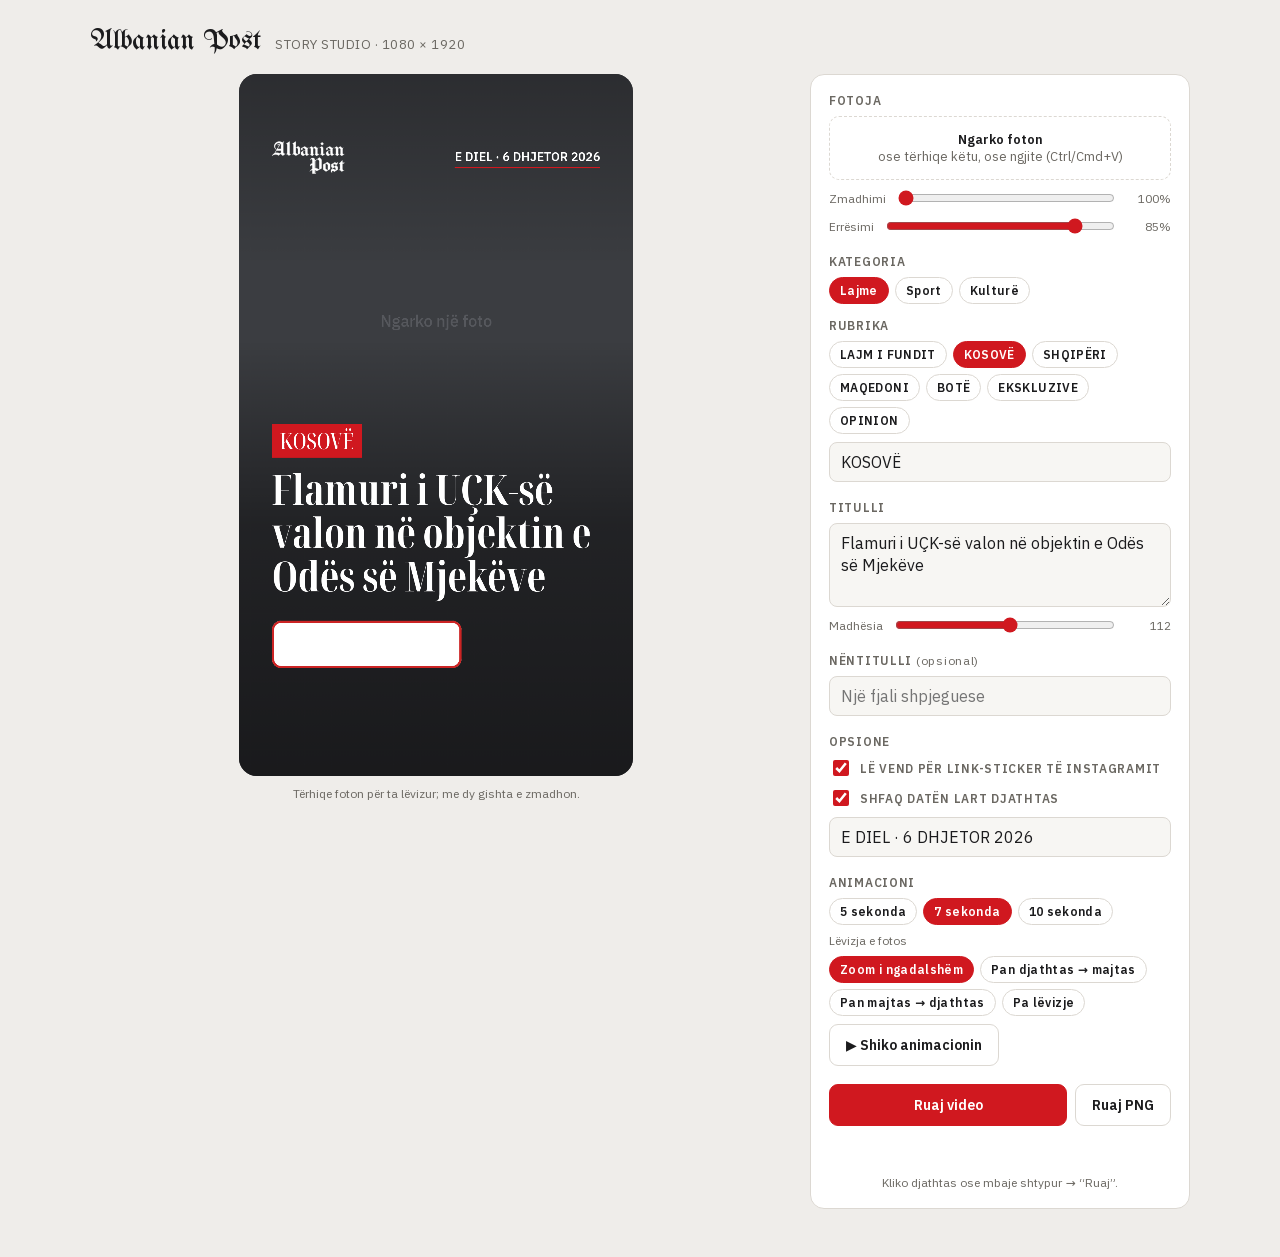
==== index.html @ cf32c31d "Add files via upload" ====
<!doctype html>
<html lang="sq">
<meta charset="utf-8">
<meta name="viewport" content="width=device-width, initial-scale=1, viewport-fit=cover">
<title>Albanian Post Story Studio</title>
<!-- installable as an iPhone / Android home-screen app that works offline -->
<link rel="manifest" href="manifest.webmanifest">
<link rel="apple-touch-icon" href="apple-touch-icon.png">
<meta name="apple-mobile-web-app-title" content="Story Studio">
<meta name="apple-mobile-web-app-capable" content="yes">
<meta name="mobile-web-app-capable" content="yes">
<meta name="theme-color" content="#d0181f">
<style>
/* fonts embedded so the app works offline */
@font-face {
  font-family: 'IBM Plex Sans';
  font-style: normal;
  font-weight: 400 600;
  font-stretch: 100%;
  font-display: swap;
  src: url([data-uri]) format('woff2');
  unicode-range: U+0100-02BA, U+02BD-02C5, U+02C7-02CC, U+02CE-02D7, U+02DD-02FF, U+0304, U+0308, U+0329, U+1D00-1DBF, U+1E00-1E9F, U+1EF2-1EFF, U+2020, U+20A0-20AB, U+20AD-20C4, U+2113, U+2C60-2C7F, U+A720-A7FF;
}
@font-face {
  font-family: 'IBM Plex Sans';
  font-style: normal;
  font-weight: 400 600;
  font-stretch: 100%;
  font-display: swap;
  src: url([data-uri]) format('woff2');
  unicode-range: U+0000-00FF, U+0131, U+0152-0153, U+02BB-02BC, U+02C6, U+02DA, U+02DC, U+0304, U+0308, U+0329, U+2000-206F, U+20AC, U+2122, U+2191, U+2193, U+2212, U+2215, U+FEFF, U+FFFD;
}
@font-face {
  font-family: 'Noto Serif Display';
  font-style: normal;
  font-weight: 500 700;
  font-stretch: 62.5%;
  font-display: swap;
  src: url([data-uri]) format('woff2');
  unicode-range: U+0100-02BA, U+02BD-02C5, U+02C7-02CC, U+02CE-02D7, U+02DD-02FF, U+0304, U+0308, U+0329, U+1D00-1DBF, U+1E00-1E9F, U+1EF2-1EFF, U+2020, U+20A0-20AB, U+20AD-20C4, U+2113, U+2C60-2C7F, U+A720-A7FF;
}
@font-face {
  font-family: 'Noto Serif Display';
  font-style: normal;
  font-weight: 500 700;
  font-stretch: 62.5%;
  font-display: swap;
  src: url([data-uri]) format('woff2');
  unicode-range: U+0000-00FF, U+0131, U+0152-0153, U+02BB-02BC, U+02C6, U+02DA, U+02DC, U+0304, U+0308, U+0329, U+2000-206F, U+20AC, U+2122, U+2191, U+2193, U+2212, U+2215, U+FEFF, U+FFFD;
}
@font-face {
  font-family: 'UnifrakturMaguntia';
  font-style: normal;
  font-weight: 400;
  font-display: swap;
  src: url([data-uri]) format('woff2');
  unicode-range: U+0000-00FF, U+0131, U+0152-0153, U+02BB-02BC, U+02C6, U+02DA, U+02DC, U+0304, U+0308, U+0329, U+2000-206F, U+20AC, U+2122, U+2191, U+2193, U+2212, U+2215, U+FEFF, U+FFFD;
}
</style>
<style>
/* Layout: phone-shaped live preview on the left, one column of controls on the right; stacks on narrow screens */
:root{
  --bg:#efedea;--panel:#ffffff;--fg:#1b1b1d;--muted:#6b6862;--line:#dcd8d2;--field:#f7f6f3;
  --red:#d0181f;--red-ink:#ffffff;
  --ui:"IBM Plex Sans",system-ui,-apple-system,sans-serif;
  --display:"Noto Serif Display",Georgia,serif;
}
@media (prefers-color-scheme:dark){:root:not([data-theme="light"]){
  --bg:#141415;--panel:#1e1e20;--fg:#eeece8;--muted:#a19d96;--line:#343437;--field:#262628;color-scheme:dark}}
:root[data-theme="dark"]{--bg:#141415;--panel:#1e1e20;--fg:#eeece8;--muted:#a19d96;--line:#343437;--field:#262628;color-scheme:dark}
*{box-sizing:border-box}
body{background:var(--bg);color:var(--fg);font-family:var(--ui);font-size:14px;
  padding-left:max(16px,env(safe-area-inset-left,0px));padding-right:max(16px,env(safe-area-inset-right,0px));padding-top:max(20px,env(safe-area-inset-top,0px));padding-bottom:max(40px,env(safe-area-inset-bottom,0px))}
.app{max-width:1100px;margin:0 auto;display:grid;grid-template-columns:minmax(0,1fr) 380px;gap:28px;align-items:start}
@media (max-width:820px){.app{grid-template-columns:minmax(0,1fr)}}
header{max-width:1100px;margin:0 auto 18px;display:flex;align-items:baseline;gap:14px;flex-wrap:wrap}
header .mark{font-family:"UnifrakturMaguntia",serif;font-size:28px;line-height:1}
header .sub{color:var(--muted);font-size:13px;letter-spacing:.04em;text-transform:uppercase}
.stage{display:flex;flex-direction:column;align-items:center;gap:10px;position:sticky;top:calc(env(safe-area-inset-top,0px) + 16px)}
@media (max-width:820px){.stage{position:static}}
.frame{position:relative;height:min(78vh,860px);aspect-ratio:9/16;max-width:100%;border-radius:18px;overflow:hidden;background:#2a2b2e;touch-action:pan-y}
/* the page only stops scrolling under a finger once there is a photo to drag */
.frame.has-photo{touch-action:none}
/* on phones the preview stays short enough to leave room around it for scrolling to the controls */
@media (max-width:820px){.frame{height:auto;width:min(100%,420px,calc(62vh*9/16));width:min(100%,420px,calc(62svh*9/16))}}
.frame canvas{width:100%;height:100%;display:block;cursor:grab}
.frame canvas.drag{cursor:grabbing}
.guides{position:absolute;inset:0;pointer-events:none}
.guides i{position:absolute;left:0;right:0;background:repeating-linear-gradient(135deg,rgba(255,255,255,.10) 0 6px,transparent 6px 12px);border:1px dashed rgba(255,255,255,.35)}
.guides span{position:absolute;left:8px;font-size:11px;color:rgba(255,255,255,.7);font-family:var(--ui)}
.hint{color:var(--muted);font-size:12px;text-align:center}
.panel{background:var(--panel);border:1px solid var(--line);border-radius:14px;padding:18px;display:flex;flex-direction:column;gap:18px}
.group{display:flex;flex-direction:column;gap:8px}
.group>label,.lab{font-size:12px;font-weight:600;letter-spacing:.06em;text-transform:uppercase;color:var(--muted)}
input[type=text],textarea{width:100%;font:inherit;font-size:16px;color:var(--fg);background:var(--field);border:1px solid var(--line);border-radius:8px;padding:9px 11px}
textarea{resize:vertical;min-height:84px;line-height:1.35}
input:focus-visible,textarea:focus-visible,button:focus-visible,.drop:focus-visible{outline:2px solid var(--red);outline-offset:2px}
.chips{display:flex;flex-wrap:wrap;gap:6px}
.chip{font:inherit;font-size:12px;font-weight:600;letter-spacing:.03em;border:1px solid var(--line);background:transparent;color:var(--fg);border-radius:999px;padding:5px 10px;cursor:pointer}
.chip[aria-pressed=true]{background:var(--red);border-color:var(--red);color:var(--red-ink)}
.drop{border:1.5px dashed var(--line);border-radius:10px;padding:14px;text-align:center;color:var(--muted);cursor:pointer;font-size:13px}
.drop b{color:var(--fg);font-weight:600}
.row{display:flex;align-items:center;gap:10px}
.row input[type=range]{flex:1;accent-color:var(--red)}
.row output{min-width:44px;text-align:right;font-variant-numeric:tabular-nums;color:var(--muted);font-size:12px}
.toggle{display:flex;align-items:center;gap:8px;font-size:14px;cursor:pointer}
.toggle input{accent-color:var(--red);width:16px;height:16px}
.btns{display:flex;gap:8px;flex-wrap:wrap}
.btn{font:inherit;font-weight:600;border-radius:9px;padding:11px 16px;cursor:pointer;border:1px solid var(--line);background:transparent;color:var(--fg)}
.btn.primary{background:var(--red);border-color:var(--red);color:var(--red-ink);flex:1}
.small{font-size:12px;color:var(--muted)}
.linkbtn{font:inherit;font-size:12px;background:none;border:0;color:var(--muted);text-decoration:underline;cursor:pointer;padding:0}
.result{display:flex;flex-direction:column;gap:8px;align-items:center}
.result img{width:180px;border-radius:10px;border:1px solid var(--line)}
.status{font-size:13px;min-height:1em}
.inapp{font-size:13px;border:1px solid var(--red);border-radius:9px;padding:10px 12px}
/* finger-sized targets on touch screens */
@media (pointer:coarse){
  .chip{padding:10px 14px;font-size:13px}
  .toggle{min-height:40px}.toggle input{width:22px;height:22px}
  .row input[type=range]{height:32px}
}
@media (prefers-reduced-motion:reduce){*{transition:none!important}}
</style>

<header><span class="mark">Albanian Post</span><span class="sub">Story Studio · 1080 × 1920</span></header>

<!-- shown until the script starts: file previews (Files, AirDrop, WhatsApp, Mail) don't run JavaScript -->
<div class="inapp" id="nojs" style="max-width:1100px;margin:0 auto 18px">
  <b>Kjo faqe nuk po punon këtu.</b> Je duke e parë si pamje paraprake (Files, WhatsApp, Mail…), ku fotot dhe pamja e story-t nuk funksionojnë.
  Në iPhone hape nga një <b>link</b> (adresë interneti) në <b>Safari</b> ose Chrome.
</div>

<div class="app">
  <div class="stage">
    <div class="frame" id="frame">
      <canvas id="cv" width="1080" height="1920" aria-label="Pamja e story-t"></canvas>
    </div>
    <div class="hint">Tërhiqe foton për ta lëvizur; me dy gishta e zmadhon.</div>
  </div>

  <form class="panel" id="form" autocomplete="off">
    <div class="group">
      <span class="lab">Fotoja</span>
      <div class="drop" id="drop" tabindex="0" role="button"><b>Ngarko foton</b><br>ose tërhiqe këtu, ose ngjite (Ctrl/Cmd+V)</div>
      <input type="file" id="file" accept="image/*" hidden>
      <div class="row"><span class="small">Zmadhimi</span><input type="range" id="zoom" min="100" max="300" step="1" value="100"><output id="zoomOut">100%</output></div>
      <div class="row"><span class="small">Errësimi</span><input type="range" id="shade" min="0" max="100" step="1" value="85"><output id="shadeOut">85%</output></div>
    </div>

    <div class="group">
      <span class="lab">Kategoria</span>
      <div class="chips" id="catChips"></div>
      <label for="tag" style="margin-top:6px">Rubrika</label>
      <div class="chips" id="chips"></div>
      <input type="text" id="tag" value="KOSOVË" maxlength="30">
    </div>

    <div class="group">
      <label for="title">Titulli</label>
      <textarea id="title" maxlength="140">Flamuri i UÇK-së valon në objektin e Odës së Mjekëve</textarea>
      <div class="row"><span class="small">Madhësia</span><input type="range" id="size" min="70" max="150" step="1" value="112"><output id="sizeOut">112</output></div>
    </div>

    <div class="group">
      <label for="sub">Nëntitulli <span style="text-transform:none;font-weight:400">(opsional)</span></label>
      <input type="text" id="sub" value="" maxlength="120" placeholder="Një fjali shpjeguese">
    </div>

    <div class="group">
      <span class="lab">Opsione</span>
      <label class="toggle"><input type="checkbox" id="cta" checked> Lë vend për link-sticker të Instagramit</label>
      <label class="toggle"><input type="checkbox" id="dateOn" checked> Shfaq datën lart djathtas</label>
      <input type="text" id="date" maxlength="40" aria-label="Data">
    </div>

    <div class="group">
      <span class="lab">Animacioni</span>
      <div class="chips" id="durChips"></div>
      <span class="small">Lëvizja e fotos</span>
      <div class="chips" id="motionChips"></div>
      <div class="small" id="panHint" hidden>Fotoja është në skaj nga ana ku lëviz. Tërhiqe pak në anën tjetër që pan-i të ketë vend.</div>
      <div class="btns"><button type="button" class="btn" id="play">▶ Shiko animacionin</button></div>
    </div>

    <div class="inapp" id="inapp" hidden>Je brenda Instagramit ose Facebook-ut, ku skedarët nuk ruhen dot. Hape këtë faqe në Safari ose Chrome (menyja ⋯ → “Hap në shfletues”).</div>
    <div class="btns"><button type="button" class="btn primary" id="saveVid">Ruaj video</button><button type="submit" class="btn" id="save">Ruaj PNG</button></div>
    <div class="status" id="status" role="status"></div>
    <div class="result" id="result" hidden>
      <img id="resultImg" alt="Story i gatshëm" hidden>
      <video id="resultVid" controls muted playsinline loop hidden style="width:180px;border-radius:10px;border:1px solid var(--line)"></video>
      <button type="button" class="btn primary" id="shareBtn" hidden>Ruaj në telefon</button>
      <div class="small" id="resultHint" style="text-align:center">Kliko djathtas ose mbaje shtypur → “Ruaj”.</div>
    </div>
  </form>
</div>

<script>
const W=1080,H=1920;
const $=id=>document.getElementById(id);
/* iOS 15 and older have no roundRect on canvas */
if(!CanvasRenderingContext2D.prototype.roundRect)CanvasRenderingContext2D.prototype.roundRect=function(x,y,w,h,r){
  r=Math.min(+r||0,w/2,h/2);this.moveTo(x+r,y);this.arcTo(x+w,y,x+w,y+h,r);this.arcTo(x+w,y+h,x,y+h,r);
  this.arcTo(x,y+h,x,y,r);this.arcTo(x,y,x+w,y,r);this.closePath()};
const PHONE=matchMedia("(pointer:coarse)").matches;
/* Instagram / Facebook / TikTok in-app browsers can't save files */
const INAPP=/Instagram|FBAN|FBAV|FB_IAB|TikTok|musical_ly|Line\//i.test(navigator.userAgent);
const cv=$("cv"),ctx=cv.getContext("2d");
const S={photo:null,logo:null,ox:0,oy:0};
/* each category owns one colour: tag box, CTA underline. ink = text colour on the box */
const CATS={
  lajme:{name:"Lajme",color:"#d0181f",ink:"#ffffff",outline:"#CC2424",subs:["LAJM I FUNDIT","KOSOVË","SHQIPËRI","MAQEDONI","BOTË","EKSKLUZIVE","OPINION"]},
  sport:{name:"Sport",color:"#fadb3c",ink:"#ffffff",subs:["SPORT"]},
  kulture:{name:"Kulturë",color:"#328dd1",ink:"#ffffff",subs:["KULTURË"]}
};
S.cat="lajme";
const cat=()=>CATS[S.cat];

function store(k,v){try{v==null?localStorage.removeItem(k):localStorage.setItem(k,v)}catch(e){}}
function load(k){try{return localStorage.getItem(k)}catch(e){return null}}

const chips=$("chips"),catChips=$("catChips");
function renderSubs(){
  chips.innerHTML="";
  cat().subs.forEach(t=>{const b=document.createElement("button");b.type="button";b.className="chip";b.textContent=t;
    b.onclick=()=>{$("tag").value=t;sync()};chips.appendChild(b)});
}
Object.entries(CATS).forEach(([k,c])=>{const b=document.createElement("button");b.type="button";b.className="chip";b.textContent=c.name;b.dataset.k=k;
  b.onclick=()=>{S.cat=k;renderSubs();$("tag").value=c.subs[0];sync()};catChips.appendChild(b)});

function wrap(text,maxW){
  const out=[];
  text.split(/\n/).forEach(par=>{
    const words=par.trim().split(/\s+/).filter(Boolean);let line="";
    words.forEach(w=>{const t=line?line+" "+w:w;
      if(ctx.measureText(t).width>maxW&&line){out.push(line);line=w}else line=t});
    if(line)out.push(line);
  });
  return out;
}

const DURS=[5,7,10];S.dur=7;
const clamp=v=>Math.max(0,Math.min(1,v));
/* quint ease-out for entrances, sine in-out for the photo zoom */
const ease=v=>1-Math.pow(1-clamp(v),5);
const inout=v=>(1-Math.cos(Math.PI*clamp(v)))/2;
const prog=(t,start,len)=>t===Infinity?1:ease((t-start)/len);

function drawPhoto(t){
  if(!S.photo){
    ctx.fillStyle="#3b3d41";ctx.fillRect(0,0,W,H);
    ctx.fillStyle="#56585d";ctx.font='500 44px "IBM Plex Sans",sans-serif';ctx.textAlign="center";
    ctx.fillText("Ngarko një foto",W/2,H*0.36);ctx.textAlign="left";return;
  }
  const anim=t!==Infinity,m=S.motion,q=anim?inout(t/S.dur):0;
  /* every movement starts exactly at the framing the user set by hand */
  const kb=(anim&&m==="zoom")?0.08*q:0;
  const img=S.photo;
  let base=Math.max(W/img.width,H/img.height)*(+$("zoom").value/100)*(1+kb);
  /* pans need spare width on both sides: scale up just enough that the photo never leaves the frame */
  const PAN=220;
  if(m==="rl"||m==="lr")base=Math.max(base,(W+2*PAN)/img.width);
  const dw=img.width*base,dh=img.height*base;
  const maxX=(dw-W)/2,maxY=(dh-H)/2;
  S.ox=Math.max(-maxX,Math.min(maxX,S.ox));S.oy=Math.max(-maxY,Math.min(maxY,S.oy));
  let x=S.ox;
  if(m==="rl"||m==="lr"){
    const dir=m==="rl"?1:-1;
    const from=S.ox,to=Math.max(-maxX,Math.min(maxX,S.ox-dir*PAN));
    if(!anim)$("panHint").hidden=Math.abs(to-from)>=60;
    x=from+(to-from)*q;
  }
  if(!anim&&m!=="rl"&&m!=="lr")$("panHint").hidden=true;
  ctx.drawImage(img,(W-dw)/2+x,(H-dh)/2+S.oy,dw,dh);
}

const LOGO=new Image();LOGO.onload=()=>{if(!busy)draw()};LOGO.src="[data-uri]";
/* official white logo, scaled up 1.4x in the top-left corner */
const DAYS=["E DIEL","E HËNË","E MARTË","E MËRKURË","E ENJTE","E PREMTE","E SHTUNË"];
const MONTHS=["JANAR","SHKURT","MARS","PRILL","MAJ","QERSHOR","KORRIK","GUSHT","SHTATOR","TETOR","NËNTOR","DHJETOR"];
function today(){const d=new Date();return `${DAYS[d.getDay()]} · ${d.getDate()} ${MONTHS[d.getMonth()]} ${d.getFullYear()}`}

/* date top-right, aligned with the logo: letters type in, then a category-coloured line draws in from the right */
function drawDate(t){
  const txt=$("date").value.trim().toUpperCase();
  if(!$("dateOn").checked||!txt)return;
  ctx.font='600 34px "IBM Plex Sans",sans-serif';ctx.textBaseline="alphabetic";
  const full=ctx.measureText(txt).width,R=W-90,x=R-full,y=238;
  const pw=prog(t,0.35,1.1);
  ctx.fillStyle="#fff";ctx.globalAlpha=1;
  ctx.save();ctx.beginPath();ctx.rect(x-4,y-44,(full+8)*pw,64);ctx.clip();
  ctx.globalAlpha=pw;ctx.fillText(txt,x+(1-pw)*30,y);ctx.restore();ctx.globalAlpha=1;
  const p=prog(t,0.9,1.0);
  ctx.fillStyle=cat().color;ctx.fillRect(R-full*p,y+16,full*p,4);
}

function drawLogo(){
  if(!(LOGO.complete&&LOGO.naturalWidth))return;
  const k=1.4;ctx.imageSmoothingEnabled=true;ctx.imageSmoothingQuality="high";
  ctx.drawImage(LOGO,84,180,LOGO.naturalWidth*k,LOGO.naturalHeight*k);
}

/* t = seconds into the animation; Infinity = finished frame (PNG and editing) */
function draw(t=Infinity){
  ctx.clearRect(0,0,W,H);
  ctx.globalAlpha=1;
  drawPhoto(t);
  const sh=(+$("shade").value/100)*(0.35+0.65*prog(t,0,1.4));
  const g=ctx.createLinearGradient(0,H*0.38,0,H);
  g.addColorStop(0,"rgba(20,20,22,0)");g.addColorStop(0.42,`rgba(20,20,22,${0.75*sh})`);g.addColorStop(1,`rgba(20,20,22,${sh})`);
  ctx.fillStyle=g;ctx.fillRect(0,H*0.38,W,H*0.62);
  const tg=ctx.createLinearGradient(0,0,0,520);
  tg.addColorStop(0,`rgba(20,20,22,${0.45*sh})`);tg.addColorStop(1,"rgba(20,20,22,0)");
  ctx.fillStyle=tg;ctx.fillRect(0,0,W,520);
  ctx.globalAlpha=prog(t,0.1,1.2);
  drawLogo();
  ctx.globalAlpha=1;
  drawDate(t);

  const X=90,maxW=W-180,size=+$("size").value,lh=size*1.06;
  ctx.font=`700 ${size}px "Noto Serif Display",Georgia,serif`;
  const lines=wrap($("title").value,maxW);
  const sub=$("sub").value.trim(),cta=$("cta").checked;
  ctx.font='400 44px "IBM Plex Sans",sans-serif';
  const subLines=sub?wrap(sub,maxW):[];

  /* timeline: tag 0.3s, headline lines from 0.7s, subtitle and CTA after */
  const lineStart=i=>0.75+i*0.12;
  const subStart=lineStart(lines.length)+0.2;

  let y=H-330;
  if(cta){
    /* solid placeholder for the Instagram link sticker, visible from the first frame and in every export */
    const bw=520,bh=130,by=y-95;
    ctx.fillStyle="#ffffff";ctx.beginPath();ctx.roundRect(X,by,bw,bh,26);ctx.fill();
    ctx.strokeStyle=cat().outline||cat().color;ctx.lineWidth=6;ctx.beginPath();ctx.roundRect(X+3,by+3,bw-6,bh-6,23);ctx.stroke();
    y-=175;
  }
  if(subLines.length){
    const p=prog(t,subStart,1.0);
    ctx.font='400 44px "IBM Plex Sans",sans-serif';ctx.fillStyle="rgba(255,255,255,.82)";
    ctx.globalAlpha=p;
    for(let i=subLines.length-1;i>=0;i--){ctx.fillText(subLines[i],X,y+(1-p)*24);y-=60}
    ctx.globalAlpha=1;
    y-=34;
  }
  ctx.font=`700 ${size}px "Noto Serif Display",Georgia,serif`;ctx.fillStyle="#fff";
  for(let i=lines.length-1;i>=0;i--){
    const p=prog(t,lineStart(i),1.1);
    ctx.globalAlpha=p;ctx.fillText(lines[i],X,y+(1-p)*size*0.35);
    y-=lh;
  }
  ctx.globalAlpha=1;
  const tag=$("tag").value.trim().toUpperCase();
  if(tag){
    ctx.font='500 62px "Noto Serif Display",Georgia,serif';
    const tw=ctx.measureText(tag).width,th=92,ty=y+lh-size*0.82-th-36;
    const pb=prog(t,0.25,0.9),pt=prog(t,0.5,0.8);
    ctx.fillStyle=cat().color;ctx.fillRect(X,ty,(tw+44)*pb,th);
    ctx.save();ctx.beginPath();ctx.rect(X,ty,(tw+44)*pb,th);ctx.clip();
    ctx.globalAlpha=pt;ctx.fillStyle=cat().ink;ctx.fillText(tag,X+22,ty+th-24);
    ctx.restore();
  }
}

/* plays the animation on the canvas; resolves when done */
let anim=null;
function play(){
  if(anim)cancelAnimationFrame(anim.raf);
  return new Promise(res=>{
    const t0=performance.now();
    const step=now=>{
      const t=(now-t0)/1000;
      draw(Math.min(t,S.dur));
      if(t<S.dur)anim.raf=requestAnimationFrame(step);else{anim=null;res()}
    };
    anim={raf:requestAnimationFrame(step)};
  });
}

function pickType(){
  const types=["video/mp4;codecs=avc1.42E01F","video/mp4;codecs=avc1","video/mp4","video/webm;codecs=vp9","video/webm"];
  return types.find(m=>window.MediaRecorder&&MediaRecorder.isTypeSupported(m));
}

async function recordVideo(){
  S.exporting=true;
  try{return await recordVideoInner()}finally{S.exporting=false}
}
async function recordVideoInner(){
  const type=pickType();
  if(!type||!cv.captureStream)throw new Error("unsupported");
  /* phones record live from the screen: 30 fps keeps up, the screen stays awake, and leaving the page aborts */
  const stream=cv.captureStream(PHONE?30:60);
  const rec=new MediaRecorder(stream,{mimeType:type,videoBitsPerSecond:10_000_000});
  const chunks=[];rec.ondataavailable=e=>{if(e.data.size)chunks.push(e.data)};
  const done=new Promise(r=>rec.onstop=r);
  let lock=null,left=false;
  try{lock=await navigator.wakeLock?.request("screen")}catch(e){}
  const onVis=()=>{if(document.hidden)left=true};
  document.addEventListener("visibilitychange",onVis);
  try{
    draw(0);
    rec.start(250);
    await play();
    await new Promise(r=>setTimeout(r,300));
    rec.stop();await done;
  }finally{
    stream.getTracks().forEach(tr=>tr.stop());
    document.removeEventListener("visibilitychange",onVis);
    lock?.release().catch(()=>{});
  }
  if(left)throw new Error("left");
  return {blob:new Blob(chunks,{type:type.split(";")[0]}),ext:type.startsWith("video/mp4")?"mp4":"webm"};
}

function sync(){
  $("zoomOut").textContent=$("zoom").value+"%";
  $("shadeOut").textContent=$("shade").value+"%";
  $("sizeOut").textContent=$("size").value;
  const cur=$("tag").value.trim().toUpperCase();
  [...chips.children].forEach(c=>c.setAttribute("aria-pressed",c.textContent===cur));
  document.documentElement.style.setProperty("--red",cat().color);
  document.documentElement.style.setProperty("--red-ink",cat().ink);
  [...catChips.children].forEach(c=>{const on=c.dataset.k===S.cat,col=CATS[c.dataset.k];c.setAttribute("aria-pressed",on);
    c.style.background=on?col.color:"";c.style.borderColor=on?col.color:"";c.style.color=on?col.ink:""});
  [...$("durChips").children].forEach(c=>c.setAttribute("aria-pressed",+c.dataset.d===S.dur));
  [...$("motionChips").children].forEach(c=>c.setAttribute("aria-pressed",c.dataset.m===S.motion));
  if(!busy)draw();
  store("aps-draft",JSON.stringify({cat:S.cat,tag:$("tag").value,title:$("title").value,sub:$("sub").value,size:$("size").value,shade:$("shade").value,cta:$("cta").checked}));
}

function readImage(file,cb){
  if(!file||!file.type.startsWith("image/"))return;
  const r=new FileReader();r.onload=()=>{const i=new Image();i.onload=()=>cb(i,r.result);i.src=r.result};r.readAsDataURL(file);
}
function setPhoto(file){readImage(file,i=>{S.photo=i;S.ox=0;S.oy=0;$("zoom").value=100;$("result").hidden=true;$("frame").classList.add("has-photo");sync()})}

$("drop").onclick=()=>$("file").click();
$("drop").onkeydown=e=>{if(e.key==="Enter"||e.key===" "){e.preventDefault();$("file").click()}};
$("file").onchange=e=>setPhoto(e.target.files[0]);
["dragover","drop"].forEach(ev=>document.addEventListener(ev,e=>{e.preventDefault();if(ev==="drop")setPhoto(e.dataTransfer.files[0])}));
document.addEventListener("paste",e=>{const f=[...(e.clipboardData?.files||[])][0];if(f)setPhoto(f)});


/* one finger (or the mouse) drags the photo, two fingers pinch the zoom slider */
let drag=null,pinch=null;const pts=new Map();
const gap=()=>{const [a,b]=[...pts.values()];return Math.hypot(a.x-b.x,a.y-b.y)||1};
cv.addEventListener("pointerdown",e=>{
  if(!S.photo||busy)return;
  cv.setPointerCapture(e.pointerId);pts.set(e.pointerId,{x:e.clientX,y:e.clientY});
  if(pts.size===2){drag=null;pinch={d:gap(),z:+$("zoom").value}}
  else if(pts.size===1){drag={x:e.clientX,y:e.clientY,ox:S.ox,oy:S.oy};cv.classList.add("drag")}
});
cv.addEventListener("pointermove",e=>{
  if(!pts.has(e.pointerId))return;
  pts.set(e.pointerId,{x:e.clientX,y:e.clientY});
  if(pinch&&pts.size>=2){$("zoom").value=Math.round(Math.max(100,Math.min(300,pinch.z*gap()/pinch.d)));sync();return}
  if(!drag)return;
  const k=W/cv.getBoundingClientRect().width;S.ox=drag.ox+(e.clientX-drag.x)*k;S.oy=drag.oy+(e.clientY-drag.y)*k;draw();
});
/* pointercancel too: iOS cancels touches on system gestures, which used to leave the photo stuck to the finger */
const endPtr=e=>{pts.delete(e.pointerId);if(pts.size<2)pinch=null;if(!pts.size){drag=null;cv.classList.remove("drag")}};
cv.addEventListener("pointerup",endPtr);cv.addEventListener("pointercancel",endPtr);

$("form").addEventListener("input",sync);
$("form").addEventListener("change",sync);

const MOTIONS=[["zoom","Zoom i ngadalshëm"],["rl","Pan djathtas → majtas"],["lr","Pan majtas → djathtas"],["none","Pa lëvizje"]];
S.motion="zoom";
MOTIONS.forEach(([k,label])=>{const b=document.createElement("button");b.type="button";b.className="chip";b.textContent=label;b.dataset.m=k;
  b.onclick=()=>{S.motion=k;sync()};$("motionChips").appendChild(b)});
const durChips=$("durChips");
DURS.forEach(d=>{const b=document.createElement("button");b.type="button";b.className="chip";b.textContent=d+" sekonda";
  b.onclick=()=>{S.dur=d;sync()};b.dataset.d=d;durChips.appendChild(b)});

let busy=false;
$("play").onclick=async()=>{if(busy)return;busy=true;await play();busy=false;draw()};

$("saveVid").onclick=async()=>{
  if(busy)return;busy=true;
  const st=$("status");st.textContent=`Duke regjistruar videon (${S.dur} s)… mos e mbyll faqen.`;
  try{const {blob,ext}=await recordVideo();busy=false;draw();await saveFile(blob,ext)}
  catch(err){busy=false;draw();st.textContent=err?.message==="left"
    ?"Regjistrimi u ndërpre sepse u largove nga faqja. Provo sërish dhe mbaje ekranin hapur."
    :"Ky shfletues nuk mund të regjistrojë video. Provo Chrome ose Safari të përditësuar."}
};

$("form").addEventListener("submit",async e=>{
  e.preventDefault();
  if(busy)return;
  $("status").textContent="Duke përgatitur…";
  S.exporting=true;draw();
  const blob=await new Promise(r=>cv.toBlob(r,"image/png"));
  S.exporting=false;draw();
  await saveFile(blob,"png");
});

/* on phones the share sheet is the way into Photos ("Save Image" / "Save Video"); a plain download lands in Files */
function canShareFile(file){try{return !!(navigator.canShare&&navigator.canShare({files:[file]}))}catch(e){return false}}
async function shareFile(file){
  const st=$("status");
  try{await navigator.share({files:[file]});st.textContent="U ruajt: "+file.name;return true}
  catch(err){if(err?.name==="AbortError"){st.textContent="Ruajtja u anulua.";return true}return false}
}

async function saveFile(blob,ext){
  const st=$("status");$("result").hidden=true;
  const slug=($("title").value.toLowerCase().normalize("NFD").replace(/[\u0300-\u036f]/g,"").replace(/[^a-z0-9]+/g,"-").replace(/^-|-$/g,"").slice(0,40))||"story";
  const name=`albanianpost-${slug}.${ext}`;
  const file=new File([blob],name,{type:blob.type});
  const share=PHONE&&canShareFile(file);
  const showFallback=()=>{
    const url=URL.createObjectURL(blob),isImg=ext==="png";
    $("resultImg").hidden=!isImg;$("resultVid").hidden=isImg;
    if(isImg)$("resultImg").src=url;else{$("resultVid").src=url;$("resultVid").play().catch(()=>{})}
    $("shareBtn").hidden=!share;$("shareBtn").onclick=()=>shareFile(file);
    $("resultHint").hidden=share&&!isImg;
    $("resultHint").textContent=PHONE?"Ose mbaje shtypur foton → “Ruaj”.":"Kliko djathtas ose mbaje shtypur → “Ruaj”.";
    $("result").hidden=false;
  };
  const downloads=window.claude?.use?await window.claude.use("downloads"):undefined;
  if(downloads){
    try{await downloads.save({filename:name,data:blob});st.textContent="U ruajt: "+name}
    catch(err){if(err?.code==="declined")st.textContent="Ruajtja u anulua.";else{st.textContent="Ruaje më poshtë.";showFallback()}}
  }else if(share){
    /* the share sheet needs a fresh tap; after a 5–10 s recording that tap has expired, so offer a button */
    if(await shareFile(file))return;
    st.textContent="Shtyp “Ruaj në telefon” më poshtë.";showFallback();
  }else if(downloads===undefined){
    const a=document.createElement("a");a.href=URL.createObjectURL(blob);a.download=name;a.click();st.textContent="U ruajt: "+name;
  }else{st.textContent="Ruaje më poshtë.";showFallback()}
  if(ext==="webm")st.textContent+=" Ky shfletues e ruan si WebM; për MP4 përdor Chrome të ri ose Safari.";
}

(function init(){
  try{const d=JSON.parse(load("aps-draft")||"null");if(d){if(CATS[d.cat])S.cat=d.cat;$("tag").value=d.tag??"KOSOVË";$("title").value=d.title??"";$("sub").value=d.sub??"";$("size").value=d.size??112;$("shade").value=d.shade??85;$("cta").checked=d.cta!==false}}catch(e){}
  store("aps-logo",null);$("date").value=today();renderSubs();sync();
  $("inapp").hidden=!INAPP;
  Promise.all([
    document.fonts.load('700 100px "Noto Serif Display"',"ËÇë"),
    document.fonts.load('500 60px "Noto Serif Display"',"KOSOVË"),
    document.fonts.load('600 36px "IBM Plex Sans"',"LEXO MË")
  ]).catch(()=>{}).then(()=>{if(!busy)draw()});
  document.fonts.ready.then(()=>{if(!busy)draw()});
  $("nojs").remove();
  /* offline copy of the app (needs https; localhost for testing) */
  if("serviceWorker" in navigator&&(location.protocol==="https:"||location.hostname==="localhost"))
    navigator.serviceWorker.register("sw.js").catch(()=>{});
})();
</script>
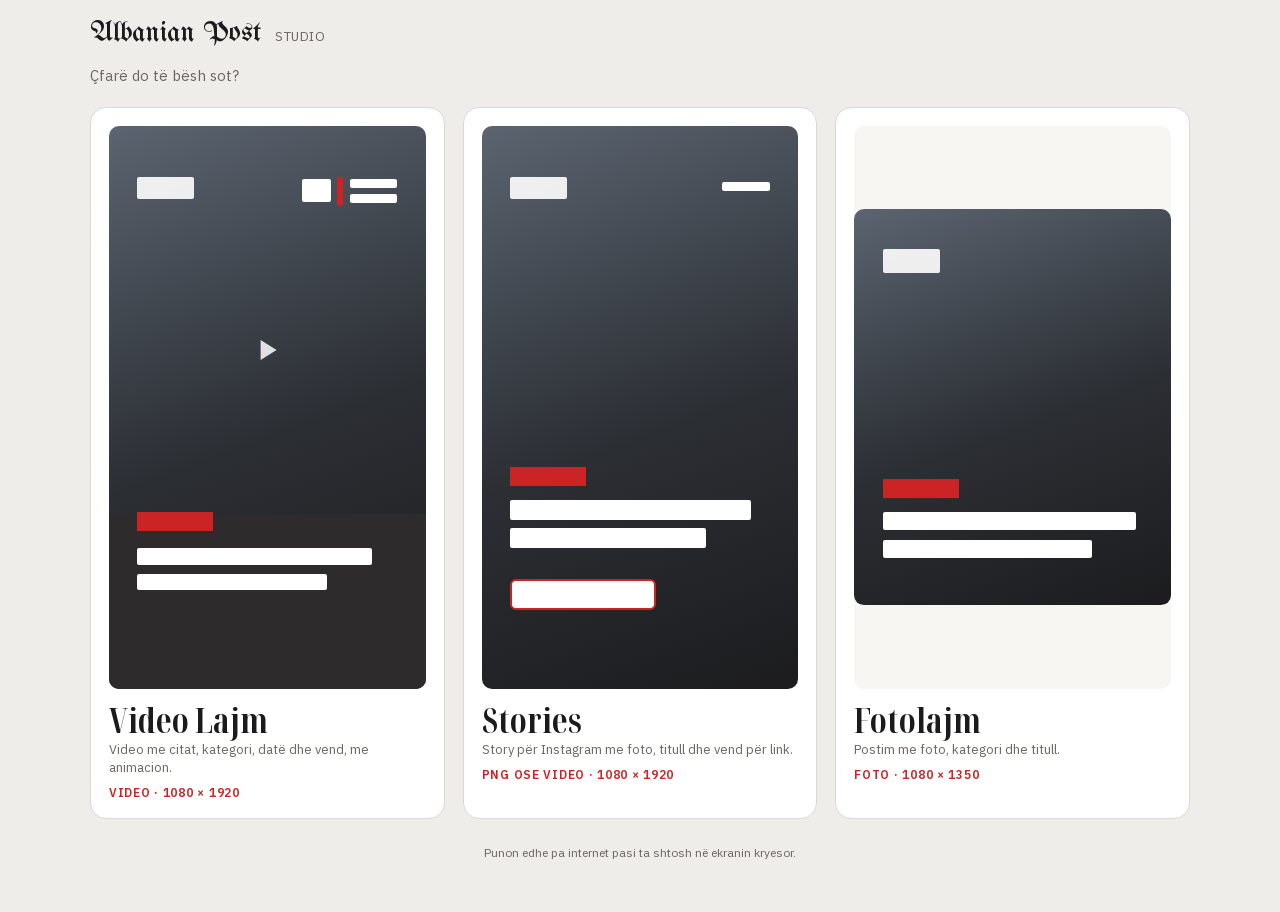
==== commit adebdda1: "Add files via upload" ====
--- a/index.html
+++ b/index.html
@@ -2,550 +2,89 @@
 <html lang="sq">
 <meta charset="utf-8">
 <meta name="viewport" content="width=device-width, initial-scale=1, viewport-fit=cover">
-<title>Albanian Post Story Studio</title>
-<!-- installable as an iPhone / Android home-screen app that works offline -->
+<title>Albanian Post Studio</title>
 <link rel="manifest" href="manifest.webmanifest">
 <link rel="apple-touch-icon" href="apple-touch-icon.png">
-<meta name="apple-mobile-web-app-title" content="Story Studio">
+<meta name="apple-mobile-web-app-title" content="AP Studio">
 <meta name="apple-mobile-web-app-capable" content="yes">
 <meta name="mobile-web-app-capable" content="yes">
-<meta name="theme-color" content="#d0181f">
+<meta name="theme-color" content="#cc2424">
+<link rel="stylesheet" href="fonts.css">
+<link rel="stylesheet" href="common.css">
 <style>
-/* fonts embedded so the app works offline */
-@font-face {
-  font-family: 'IBM Plex Sans';
-  font-style: normal;
-  font-weight: 400 600;
-  font-stretch: 100%;
-  font-display: swap;
-  src: url([data-uri]) format('woff2');
-  unicode-range: U+0100-02BA, U+02BD-02C5, U+02C7-02CC, U+02CE-02D7, U+02DD-02FF, U+0304, U+0308, U+0329, U+1D00-1DBF, U+1E00-1E9F, U+1EF2-1EFF, U+2020, U+20A0-20AB, U+20AD-20C4, U+2113, U+2C60-2C7F, U+A720-A7FF;
-}
-@font-face {
-  font-family: 'IBM Plex Sans';
-  font-style: normal;
-  font-weight: 400 600;
-  font-stretch: 100%;
-  font-display: swap;
-  src: url([data-uri]) format('woff2');
-  unicode-range: U+0000-00FF, U+0131, U+0152-0153, U+02BB-02BC, U+02C6, U+02DA, U+02DC, U+0304, U+0308, U+0329, U+2000-206F, U+20AC, U+2122, U+2191, U+2193, U+2212, U+2215, U+FEFF, U+FFFD;
-}
-@font-face {
-  font-family: 'Noto Serif Display';
-  font-style: normal;
-  font-weight: 500 700;
-  font-stretch: 62.5%;
-  font-display: swap;
-  src: url([data-uri]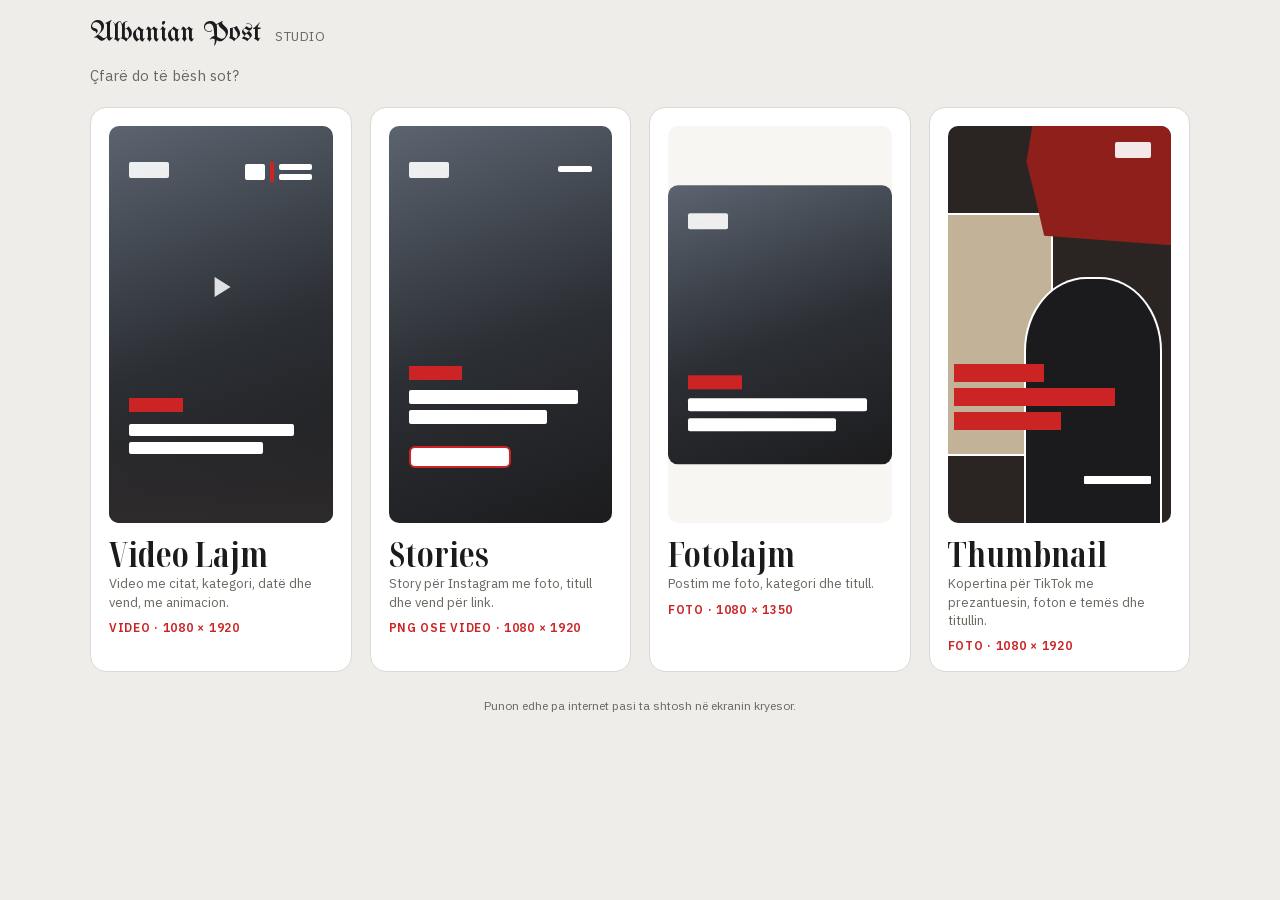
==== commit 2f3435be: "Add files via upload" ====
--- a/index.html
+++ b/index.html
@@ -15,7 +15,7 @@
 /* front page: one card per format, each with a small drawing of what it makes */
 main{max-width:1100px;margin:0 auto}
 .intro{color:var(--muted);font-size:15px;margin:0 0 22px}
-.cards{display:grid;grid-template-columns:repeat(3,minmax(0,1fr));gap:18px}
+.cards{display:grid;grid-template-columns:repeat(4,minmax(0,1fr));gap:18px}
 @media (max-width:820px){.cards{grid-template-columns:minmax(0,1fr);gap:12px}}
 .card{display:flex;flex-direction:column;gap:14px;background:var(--panel);border:1px solid var(--line);border-radius:16px;padding:18px;
   color:var(--fg);text-decoration:none;transition:border-color .15s,transform .15s}
@@ -33,13 +33,13 @@
 @media (max-width:820px){.mock{width:74px}}
 .mock.v{aspect-ratio:9/16}.mock.f{aspect-ratio:4/5}
 .mock.f .in{position:absolute;inset:0}
-/* on wide screens the 4:5 drawing sits centred in a 9:16 slot so all three cards line up */
+/* on wide screens the 4:5 drawing sits centred in a 9:16 slot so all the cards line up */
 @media (min-width:821px){.mock.f{aspect-ratio:9/16;background:var(--field)}.mock.f .in{inset:auto 0;top:50%;transform:translateY(-50%);aspect-ratio:4/5;border-radius:10px;background:linear-gradient(160deg,#5b6470,#2b2e33 55%,#1c1c1e)}}
 .mock i{position:absolute;display:block}
 .mock .logo{left:9%;top:9%;width:18%;height:4%;background:#fff;border-radius:2px;opacity:.9}
 .mock .tag{left:9%;width:24%;height:3.5%;background:var(--red)}
 .mock .ln{left:9%;height:3%;background:#fff;border-radius:2px}
-.mock .pnl{left:0;right:0;bottom:0;height:31%;background:#2e2b2c}
+.mock .pnl{left:0;right:0;bottom:0;height:31%;background:linear-gradient(rgba(46,43,44,0),rgba(46,43,44,.97))}
 .mock .bar{right:26%;top:9%;width:2%;height:5%;background:var(--red)}
 .mock .num{right:30%;top:9.5%;width:9%;height:4%;background:#fff;border-radius:2px}
 .mock .dt{right:9%;top:9.5%;width:15%;height:1.6%;background:#fff;border-radius:2px}
@@ -47,6 +47,12 @@
 .mock .stk{left:9%;width:46%;height:5.5%;bottom:14%;background:#fff;border-radius:6px;border:2px solid var(--red)}
 .mock .play{left:50%;top:38%;width:0;height:0;border-left:16px solid rgba(255,255,255,.85);border-top:10px solid transparent;border-bottom:10px solid transparent;transform:translateX(-40%)}
 @media (max-width:820px){.mock .play{border-left-width:9px;border-top-width:6px;border-bottom-width:6px}}
+.mock.t{background:#2a2523}
+.mock .tear{right:0;top:0;width:66%;height:30%;background:#8e1f1a;clip-path:polygon(6% 0,100% 0,100% 100%,14% 92%,8% 60%,2% 30%)}
+.mock .paper{left:0;top:22%;width:47%;height:61%;background:#c2b298;border:2px solid #fff;border-left:0}
+.mock .who{right:4%;bottom:0;width:62%;height:62%;background:#1b1b1d;border:2px solid #fff;border-bottom:0;border-radius:45% 45% 0 0/30% 30% 0 0}
+.mock .box{left:3%;height:4.4%;background:var(--red)}
+.mock .nm{right:9%;bottom:10%;width:30%;height:2%;background:#fff;border-radius:1px}
 .foot{margin-top:26px;color:var(--muted);font-size:12px;text-align:center}
 </style>
 
@@ -78,6 +84,12 @@
       <div><h2>Fotolajm</h2><p>Postim me foto, kategori dhe titull.</p><div class="fmt">Foto · 1080 × 1350</div></div>
       <span class="go" aria-hidden="true">›</span>
     </a>
+    <a class="card" href="thumbnail.html">
+      <div class="mock v t" aria-hidden="true"><i class="paper"></i><i class="tear"></i><i class="logo" style="left:auto;right:9%;width:16%;top:4%"></i><i class="who"></i>
+        <i class="box" style="top:60%;width:40%"></i><i class="box" style="top:66%;width:72%"></i><i class="box" style="top:72%;width:48%"></i><i class="nm"></i></div>
+      <div><h2>Thumbnail</h2><p>Kopertina për TikTok me prezantuesin, foton e temës dhe titullin.</p><div class="fmt">Foto · 1080 × 1920</div></div>
+      <span class="go" aria-hidden="true">›</span>
+    </a>
   </div>
   <p class="foot">Punon edhe pa internet pasi ta shtosh në ekranin kryesor.</p>
 </main>
--- a/fonts.css
+++ b/fonts.css
@@ -43,3 +43,12 @@
   src: url([data-uri]) format('woff2');
   unicode-range: U+0000-00FF, U+0131, U+0152-0153, U+02BB-02BC, U+02C6, U+02DA, U+02DC, U+0304, U+0308, U+0329, U+2000-206F, U+20AC, U+2122, U+2191, U+2193, U+2212, U+2215, U+FEFF, U+FFFD;
 }
+
+/* Inter Black (SIL Open Font License) — free stand-in for Helvetica Black on the thumbnails */
+@font-face {
+  font-family: 'Inter Black';
+  font-style: normal;
+  font-weight: 900;
+  font-display: swap;
+  src: url([data-uri]) format('woff2');
+}
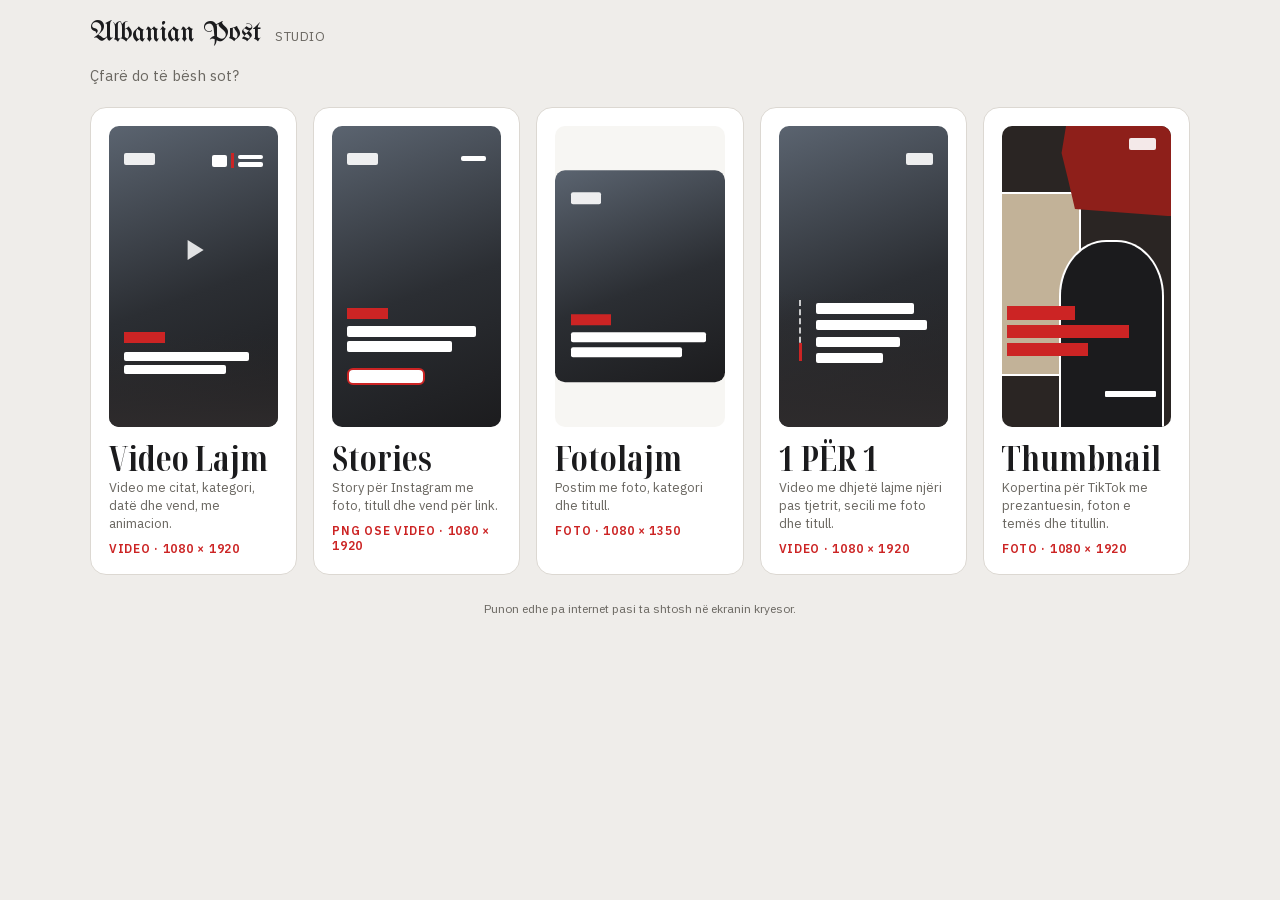
==== commit b875f913: "Add 1 PËR 1 to the menu (with the outro blur fix)" ====
--- a/index.html
+++ b/index.html
@@ -15,7 +15,7 @@
 /* front page: one card per format, each with a small drawing of what it makes */
 main{max-width:1100px;margin:0 auto}
 .intro{color:var(--muted);font-size:15px;margin:0 0 22px}
-.cards{display:grid;grid-template-columns:repeat(4,minmax(0,1fr));gap:18px}
+.cards{display:grid;grid-template-columns:repeat(5,minmax(0,1fr));gap:16px}
 @media (max-width:820px){.cards{grid-template-columns:minmax(0,1fr);gap:12px}}
 .card{display:flex;flex-direction:column;gap:14px;background:var(--panel);border:1px solid var(--line);border-radius:16px;padding:18px;
   color:var(--fg);text-decoration:none;transition:border-color .15s,transform .15s}
@@ -53,6 +53,10 @@
 .mock .who{right:4%;bottom:0;width:62%;height:62%;background:#1b1b1d;border:2px solid #fff;border-bottom:0;border-radius:45% 45% 0 0/30% 30% 0 0}
 .mock .box{left:3%;height:4.4%;background:var(--red)}
 .mock .nm{right:9%;bottom:10%;width:30%;height:2%;background:#fff;border-radius:1px}
+/* 1 për 1: headline beside a thin dashed rule with a red notch */
+.mock .side{left:12%;top:58%;height:20%;width:0;border-left:2px dashed rgba(255,255,255,.75)}
+.mock .side.r{top:72%;height:6%;border-left:3px solid var(--red)}
+.mock .ln.w{left:22%;height:3.4%}
 .foot{margin-top:26px;color:var(--muted);font-size:12px;text-align:center}
 </style>
 
@@ -84,6 +88,12 @@
       <div><h2>Fotolajm</h2><p>Postim me foto, kategori dhe titull.</p><div class="fmt">Foto · 1080 × 1350</div></div>
       <span class="go" aria-hidden="true">›</span>
     </a>
+    <a class="card" href="njeperje.html">
+      <div class="mock v" aria-hidden="true"><i class="logo" style="left:auto;right:9%;width:16%"></i><i class="pnl" style="height:45%"></i>
+        <i class="side"></i><i class="side r"></i><i class="ln w" style="top:59%;width:58%"></i><i class="ln w" style="top:64.5%;width:66%"></i><i class="ln w" style="top:70%;width:50%"></i><i class="ln w" style="top:75.5%;width:40%"></i></div>
+      <div><h2>1 PËR 1</h2><p>Video me dhjetë lajme njëri pas tjetrit, secili me foto dhe titull.</p><div class="fmt">Video · 1080 × 1920</div></div>
+      <span class="go" aria-hidden="true">›</span>
+    </a>
     <a class="card" href="thumbnail.html">
       <div class="mock v t" aria-hidden="true"><i class="paper"></i><i class="tear"></i><i class="logo" style="left:auto;right:9%;width:16%;top:4%"></i><i class="who"></i>
         <i class="box" style="top:60%;width:40%"></i><i class="box" style="top:66%;width:72%"></i><i class="box" style="top:72%;width:48%"></i><i class="nm"></i></div>
--- a/fonts.css
+++ b/fonts.css
@@ -20,7 +20,7 @@
 @font-face {
   font-family: 'Noto Serif Display';
   font-style: normal;
-  font-weight: 500 700;
+  font-weight: 500 900;
   font-stretch: 62.5%;
   font-display: swap;
   src: url([data-uri]) format('woff2');
@@ -29,7 +29,7 @@
 @font-face {
   font-family: 'Noto Serif Display';
   font-style: normal;
-  font-weight: 500 700;
+  font-weight: 500 900;
   font-stretch: 62.5%;
   font-display: swap;
   src: url([data-uri]) format('woff2');
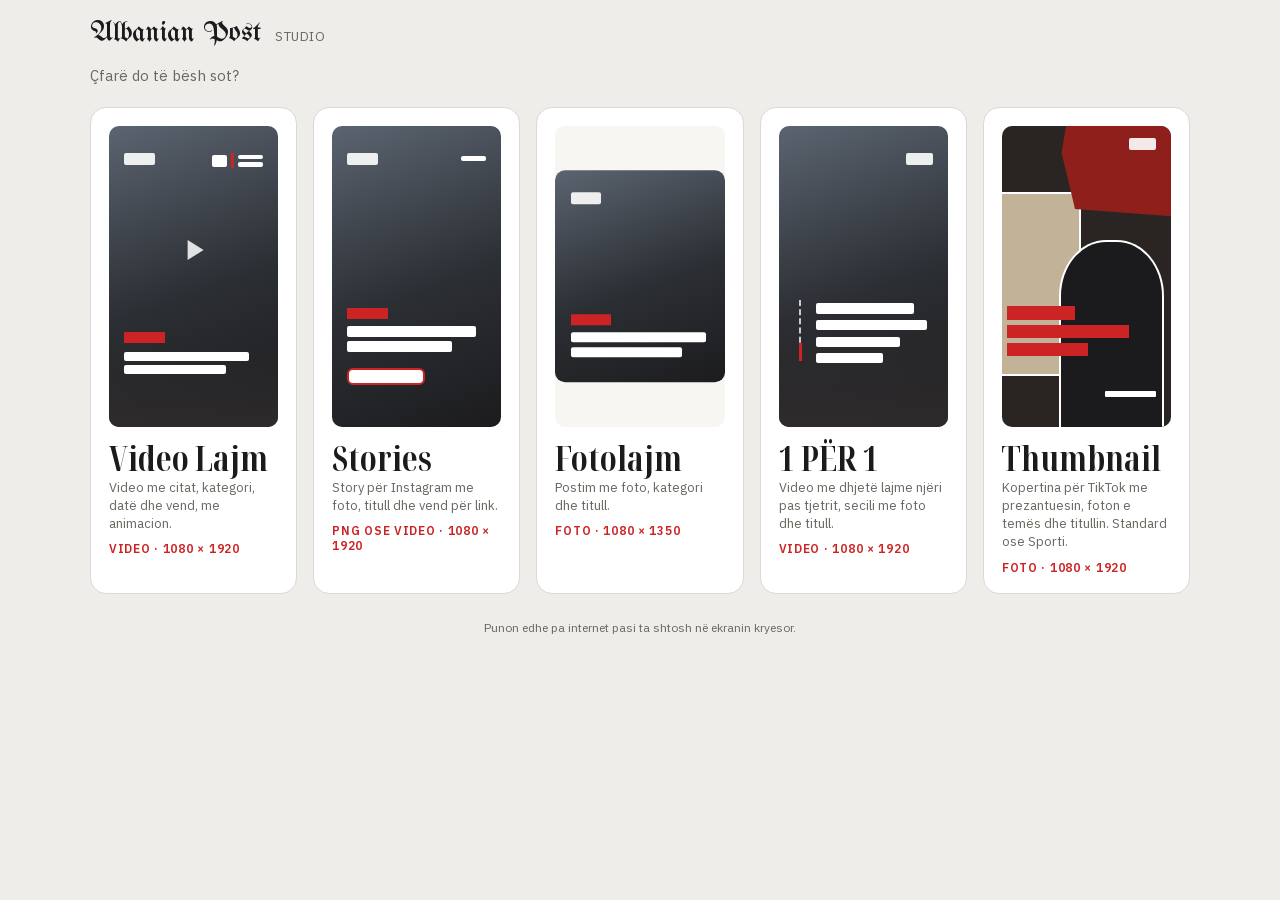
==== commit 02bc8cd3: "Thumbnail: add Sporti category (yellow newspaper look, Nuza) Sporti draws the topic photo as a photo" ====
--- a/index.html
+++ b/index.html
@@ -97,7 +97,7 @@
     <a class="card" href="thumbnail.html">
       <div class="mock v t" aria-hidden="true"><i class="paper"></i><i class="tear"></i><i class="logo" style="left:auto;right:9%;width:16%;top:4%"></i><i class="who"></i>
         <i class="box" style="top:60%;width:40%"></i><i class="box" style="top:66%;width:72%"></i><i class="box" style="top:72%;width:48%"></i><i class="nm"></i></div>
-      <div><h2>Thumbnail</h2><p>Kopertina për TikTok me prezantuesin, foton e temës dhe titullin.</p><div class="fmt">Foto · 1080 × 1920</div></div>
+      <div><h2>Thumbnail</h2><p>Kopertina për TikTok me prezantuesin, foton e temës dhe titullin. Standard ose Sporti.</p><div class="fmt">Foto · 1080 × 1920</div></div>
       <span class="go" aria-hidden="true">›</span>
     </a>
   </div>
